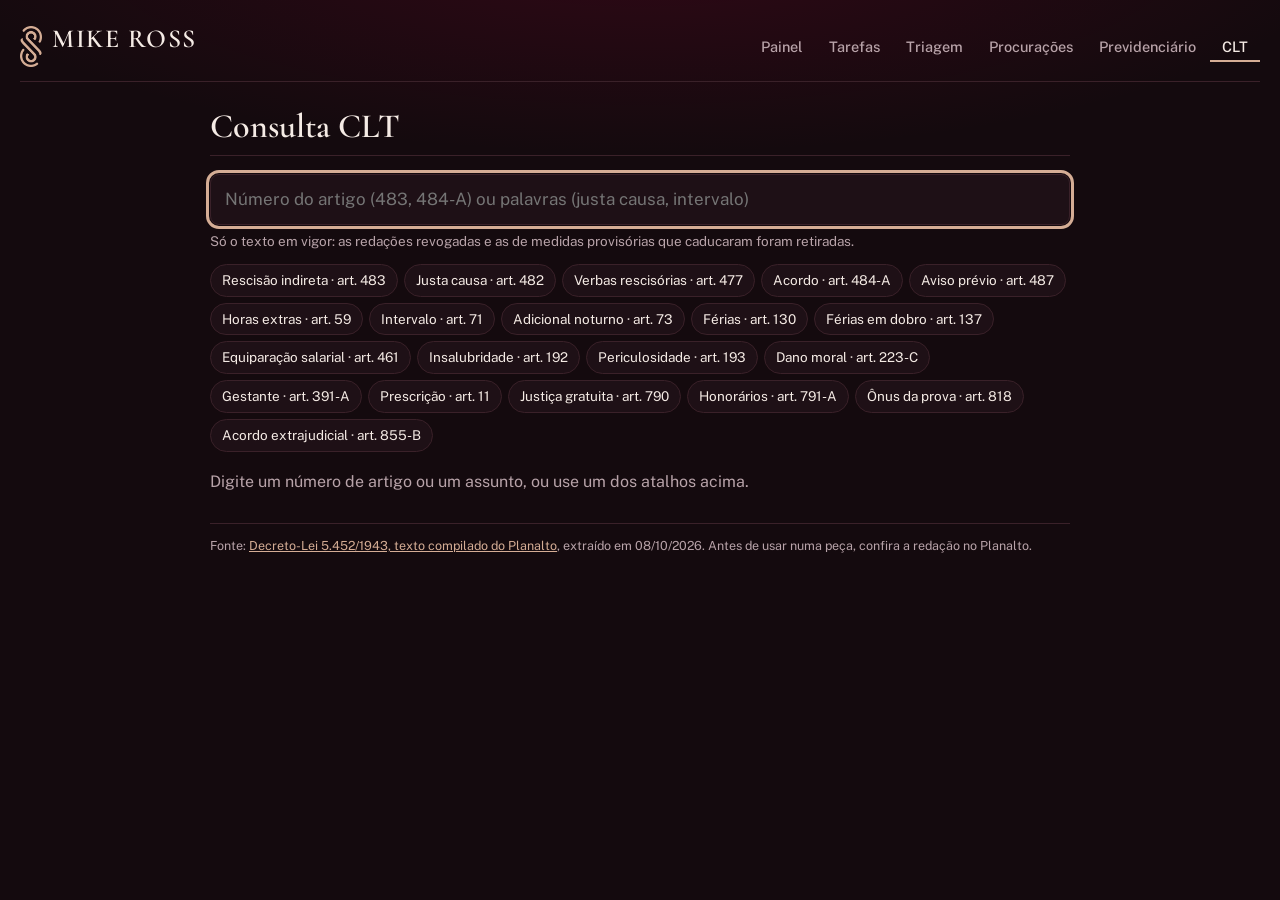
==== clt.html @ bd24a8f0 "Add files via upload" ====
<!doctype html>
<html lang="pt-BR">
<head>
<meta charset="utf-8">
<meta name="viewport" content="width=device-width, initial-scale=1">
<meta name="robots" content="noindex, nofollow">
<title>Consulta CLT | Mike Ross</title>
<style>
:root{--bg:#fbf8f5;--surface:#fff;--surface-2:#f7efe8;--ink:#5e1624;--text:#2f2a2b;--muted:#777778;--line:#ecdccb;--accent:#9f1c37;--mark:#fde7b0;--warn:#b9470f}
@media (prefers-color-scheme:dark){:root:not([data-theme="light"]){--bg:#1a1214;--surface:#241a1d;--surface-2:#2d2125;--ink:#f1e2d8;--text:#ece5e2;--muted:#a9a0a0;--line:#3d2b30;--accent:#e0677f;--mark:#6b4a12;--warn:#f0a070}}
*{box-sizing:border-box}
body{margin:0;background:var(--bg);color:var(--text);font:16px/1.55 system-ui,-apple-system,"Segoe UI",sans-serif;padding:24px 16px 60px}
.wrap{max-width:860px;margin:0 auto}
a{color:var(--accent)}
.top{display:flex;justify-content:space-between;align-items:baseline;gap:12px;flex-wrap:wrap;border-bottom:2px solid var(--accent);padding-bottom:10px;margin-bottom:18px}
h1{color:var(--ink);font-size:26px;margin:0}
.top small{color:var(--muted)}
.search{display:flex;gap:8px}
.search input{flex:1;font:inherit;font-size:17px;padding:11px 14px;border:1px solid var(--line);border-radius:9px;background:var(--surface);color:var(--text);min-width:0}
.search input:focus{outline:3px solid var(--accent);outline-offset:1px}
.hint{color:var(--muted);font-size:13.5px;margin:6px 0 12px}
.chips{display:flex;flex-wrap:wrap;gap:6px;margin-bottom:18px}
.chips button{font:inherit;font-size:13.5px;border:1px solid var(--line);background:var(--surface);color:var(--text);border-radius:999px;padding:5px 11px;cursor:pointer}
.chips button:hover{border-color:var(--accent)}
.count{color:var(--muted);font-size:14px;margin:0 0 10px}
.art{background:var(--surface);border:1px solid var(--line);border-left:4px solid var(--accent);border-radius:9px;padding:14px 16px;margin-bottom:10px}
.art h2{font-size:17px;margin:0;color:var(--ink);display:flex;gap:10px;align-items:baseline;flex-wrap:wrap}
.art .ctx{font-size:12.5px;color:var(--muted);margin:2px 0 8px}
.art pre{white-space:pre-wrap;font:inherit;font-size:15px;margin:0}
.art .snip{font-size:15px;margin:0}
.art .acts{display:flex;gap:8px;margin-top:10px;flex-wrap:wrap}
.art button{font:inherit;font-size:13px;border:1px solid var(--line);background:var(--surface-2);color:var(--text);border-radius:7px;padding:4px 10px;cursor:pointer}
.nota{font-size:12.5px;color:var(--warn);font-weight:600}
mark{background:var(--mark);color:inherit;border-radius:3px;padding:0 1px}
.empty{color:var(--muted)}
.foot{margin-top:28px;font-size:12.5px;color:var(--muted);border-top:1px solid var(--line);padding-top:12px}
</style>
<link rel="stylesheet" href="https://fonts.googleapis.com/css2?family=Cormorant+Garamond:wght@500;600&family=Public+Sans:wght@400;500;600&display=swap">
<link rel="stylesheet" href="mr.css">
<link rel="icon" href="favicon.png">
</head>
<body>
<nav class="mr-bar"><a class="mr-brand" href="/"><img src="simbolo.png" alt=""><b>Mike Ross</b></a><div class="mr-links"><a href="/painel.html">Painel</a><a href="/tarefas.html">Tarefas</a><a href="/triagem.html">Triagem</a><a href="/procuracoes.html">Procurações</a><a href="/previdenciario.html">Previdenciário</a><a href="/clt.html" aria-current="page">CLT</a></div></nav>

<div class="wrap">
  <div class="top">
    <h1>Consulta CLT</h1>
    <small></small>
  </div>
  <form class="search" id="f" onsubmit="return false">
    <input id="q" type="search" placeholder="Número do artigo (483, 484-A) ou palavras (justa causa, intervalo)" autocomplete="off" aria-label="Buscar na CLT">
  </form>
  <p class="hint">Só o texto em vigor: as redações revogadas e as de medidas provisórias que caducaram foram retiradas.</p>
  <div class="chips" id="chips"></div>
  <p class="count" id="count"></p>
  <div id="res"><p class="empty">Carregando a CLT…</p></div>
  <div class="foot">Fonte: <a href="https://www.planalto.gov.br/ccivil_03/decreto-lei/del5452.htm" target="_blank" rel="noopener">Decreto-Lei 5.452/1943, texto compilado do Planalto</a>, extraído em 08/10/2026. Antes de usar numa peça, confira a redação no Planalto.</div>
</div>
<script>
const TEMAS=[["Rescisão indireta","483"],["Justa causa","482"],["Verbas rescisórias","477"],["Acordo","484-A"],["Aviso prévio","487"],["Horas extras","59"],["Intervalo","71"],["Adicional noturno","73"],["Férias","130"],["Férias em dobro","137"],["Equiparação salarial","461"],["Insalubridade","192"],["Periculosidade","193"],["Dano moral","223-C"],["Gestante","391-A"],["Prescrição","11"],["Justiça gratuita","790"],["Honorários","791-A"],["Ônus da prova","818"],["Acordo extrajudicial","855-B"]];
const $=id=>document.getElementById(id);
const norm=s=>s.toLowerCase().normalize('NFD').replace(/[̀-ͯ]/g,'');
const esc=s=>s.replace(/[&<>"]/g,c=>({'&':'&amp;','<':'&lt;','>':'&gt;','"':'&quot;'}[c]));
let ARTS=[], BY={};
const label=n=>'Art. '+n;
function hl(text,words){ let h=esc(text); if(!words.length) return h; const nt=norm(text); const marks=[]; words.forEach(w=>{ let i=0; while((i=nt.indexOf(w,i))>-1){ marks.push([i,i+w.length]); i+=w.length; } }); if(!marks.length) return h; marks.sort((a,b)=>a[0]-b[0]); let out='',p=0; marks.forEach(([s,e])=>{ if(s<p) return; out+=esc(text.slice(p,s))+'<mark>'+esc(text.slice(s,e))+'</mark>'; p=e; }); return out+esc(text.slice(p)); }
function card(a,words,full){
  const notas=a.notas&&a.notas.length?`<span class="nota">${esc(a.notas.join(' · '))}</span>`:'';
  let body;
  if(a.revogado) body='<p class="snip empty">Artigo revogado.</p>';
  else if(full) body=`<pre>${hl(a.texto,words)}</pre>`;
  else { const nt=norm(a.texto); let i=words.length?nt.indexOf(words[0]):0; i=Math.max(0,i-120); const s=a.texto.slice(i,i+360); body=`<p class="snip">${i>0?'… ':''}${hl(s,words)}${a.texto.length>i+360?' …':''}</p>`; }
  return `<article class="art" data-n="${esc(a.n)}"><h2>${label(a.n)} ${notas}</h2><div class="ctx">${esc(a.ctx||'')}</div>${body}<div class="acts">${full||a.revogado?'':'<button type="button" data-open="'+esc(a.n)+'">Ver artigo inteiro</button>'}<button type="button" data-copy="${esc(a.n)}">Copiar</button></div></article>`;
}
function search(){
  const raw=$('q').value.trim();
  const qn=norm(raw).replace(/^art(igo)?\.?\s*/,'').replace(/\s+/g,' ').trim();
  history.replaceState(null,'',raw?'#'+encodeURIComponent(raw):location.pathname);
  if(!qn){ $('count').textContent=''; $('res').innerHTML='<p class="empty">Digite um número de artigo ou um assunto.</p>'; return; }
  const num=qn.match(/^(\d{1,3})\s*[ºo°]?\s*(?:-\s*([a-z]))?$/);
  if(num){ const k=num[1]+(num[2]?'-'+num[2].toUpperCase():''); const a=BY[k]; $('count').textContent=a?'':'Artigo não encontrado.'; $('res').innerHTML=a?card(a,[],true):''; return; }
  const words=qn.split(' ').filter(w=>w.length>1);
  const phrase=qn;
  const scored=[];
  ARTS.forEach(a=>{ if(a.revogado) return; const t=a._n; if(!words.every(w=>t.includes(w))) return; let s=0; words.forEach(w=>{ s+=t.split(w).length-1; }); if(t.includes(phrase)) s+=20; scored.push([s,a]); });
  scored.sort((x,y)=>y[0]-x[0]);
  $('count').textContent=scored.length?`${scored.length} artigo(s) com ${words.length>1?'todas essas palavras':'essa palavra'}${scored.length>40?', mostrando os 40 mais relevantes':''}.`:'Nada encontrado. Tente outras palavras ou o número do artigo.';
  $('res').innerHTML=scored.slice(0,40).map(([,a])=>card(a,words,false)).join('');
}
document.addEventListener('click',e=>{
  const o=e.target.closest('[data-open]'); if(o){ const a=BY[o.dataset.open]; const words=norm($('q').value).split(' ').filter(w=>w.length>1&&!/^\d/.test(w)); o.closest('.art').outerHTML=card(a,words,true); return; }
  const c=e.target.closest('[data-copy]'); if(c){ const a=BY[c.dataset.copy]; const txt=a.texto+'\n(CLT, '+label(a.n)+')'; navigator.clipboard.writeText(txt).then(()=>{c.textContent='Copiado';setTimeout(()=>c.textContent='Copiar',1500);}).catch(()=>{c.textContent='Selecione e copie';}); return; }
  const t=e.target.closest('[data-tema]'); if(t){ $('q').value=t.dataset.tema; search(); window.scrollTo({top:0}); }
});
$('q').addEventListener('input',()=>{ clearTimeout(search._t); search._t=setTimeout(search,180); });
$('chips').innerHTML=TEMAS.map(([n,a])=>`<button type="button" data-tema="${a}">${n} · art. ${a}</button>`).join('');
fetch('clt.json').then(r=>r.json()).then(d=>{ ARTS=d; d.forEach(a=>{ a._n=norm(a.texto); BY[a.n]=a; }); const h=decodeURIComponent(location.hash.slice(1)); if(h){ $('q').value=h; search(); } else { $('res').innerHTML='<p class="empty">Digite um número de artigo ou um assunto, ou use um dos atalhos acima.</p>'; } $('q').focus(); }).catch(()=>{ $('res').innerHTML='<p class="empty">Não consegui carregar a CLT. Recarregue a página.</p>'; });
</script>
</body>
</html>
---- mr.css ----
/* Mike Ross: identidade compartilhada (tema noturno) */
:root, :root:not([data-theme="light"]){
  --mr-night:#140a0e; --mr-surface:#1e1016; --mr-surface-2:#29161e; --mr-ink:#f5ebe5; --mr-muted:#b8a3a9;
  --mr-line:#3a2129; --mr-line-strong:#55303c; --mr-teal:#d5ad95; --mr-teal-hover:#e6c6b2; --mr-teal-soft:#3a2229;
  --mr-on-teal:#3a0716; --mr-glow:#960032; --mr-wine:#960032; --mr-wine-hover:#b0123f; --mr-red:#f08a7e;
  --mr-serif:"Cormorant Garamond","Cormorant",Georgia,serif; --mr-sans:"Public Sans",system-ui,-apple-system,"Segoe UI",sans-serif;
  color-scheme:dark;
  /* triagem, previdenciário, CLT */
  --bg:var(--mr-night); --surface:var(--mr-surface); --surface-2:var(--mr-surface-2); --ink:var(--mr-ink); --text:var(--mr-ink);
  --muted:var(--mr-muted); --line:var(--mr-line); --accent:var(--mr-teal); --accent-ink:var(--mr-on-teal); --accent-soft:var(--mr-teal-soft);
  --f-display:var(--mr-serif); --f-body:var(--mr-sans); --mark:#5a4a17;
  --hot:#ff8f86; --hot-bg:#47141c; --warm:#e9b45e; --warm-bg:#3a2b12; --cold:#c4b0b6; --cold-bg:#2c1a21; --block:#c9a2f0; --block-bg:#2c2140;
  --ok:#7fd3a0; --ok-bg:#15301f; --warn:#e9b45e; --warn-bg:#3a2b12; --no:#b8a3a9; --no-bg:#2c1a21; --bad:#f2867a; --bad-bg:#3a1c1b;
  /* procurações */
  --paper:var(--mr-night); --line-strong:var(--mr-line-strong); --brass:var(--mr-teal); --brass-soft:var(--mr-teal);
  --accent-solid:var(--mr-teal); --accent-solid-hover:var(--mr-teal-hover); --focus:var(--mr-teal);
  --err:#f2867a; --err-bg:#3a1c1b;
}
@media (prefers-color-scheme:dark){:root:not([data-theme="light"]){
  --bg:var(--mr-night); --surface:var(--mr-surface); --surface-2:var(--mr-surface-2); --ink:var(--mr-ink); --text:var(--mr-ink);
  --muted:var(--mr-muted); --line:var(--mr-line); --accent:var(--mr-teal); --accent-ink:var(--mr-on-teal); --accent-soft:var(--mr-teal-soft);
  --mark:#5a4a17; --hot:#ff8f86; --hot-bg:#47141c; --warm:#e9b45e; --warm-bg:#3a2b12; --cold:#c4b0b6; --cold-bg:#2c1a21; --block:#c9a2f0; --block-bg:#2c2140;
  --ok:#7fd3a0; --ok-bg:#15301f; --warn:#e9b45e; --warn-bg:#3a2b12; --no:#b8a3a9; --no-bg:#2c1a21; --bad:#f2867a; --bad-bg:#3a1c1b;
  --paper:var(--mr-night); --line-strong:var(--mr-line-strong); --brass:var(--mr-teal); --brass-soft:var(--mr-teal);
  --accent-solid:var(--mr-teal); --accent-solid-hover:var(--mr-teal-hover); --focus:var(--mr-teal); --err:#f2867a; --err-bg:#3a1c1b;
}}
html{background:var(--mr-night)}
body{background:var(--mr-night) radial-gradient(ellipse 80% 50% at 50% -10%,rgba(150,0,50,.22),transparent 70%) no-repeat;color:var(--mr-ink);font-family:var(--mr-sans)}
button,input,select,textarea{font-family:var(--mr-sans)}
h1,h2,h3,legend{font-family:var(--mr-serif);font-weight:600;letter-spacing:0}
h1{font-size:34px!important;line-height:1.1}
button.primary,.btn-primary{background:var(--mr-wine)!important;border-color:var(--mr-wine)!important;color:#fbe9df!important;border-radius:999px!important}
button.primary:hover,.btn-primary:hover{background:var(--mr-wine-hover)!important}
:focus-visible{outline:2px solid var(--mr-teal);outline-offset:2px}
::selection{background:var(--mr-teal-soft)}

/* barra de navegação */
.mr-bar{max-width:1240px;margin:0 auto 26px;display:flex;align-items:center;gap:18px;padding:2px 0 14px;border-bottom:1px solid var(--mr-line)}
.mr-brand{display:flex;align-items:baseline;gap:10px;text-decoration:none;color:var(--mr-ink);flex:none}
.mr-brand img{width:22px;height:auto;align-self:center}
.mr-brand b{font:600 26px/1 var(--mr-serif);letter-spacing:.06em;text-transform:uppercase}
.mr-links{display:flex;gap:2px;margin-left:auto;overflow-x:auto;scrollbar-width:none}
.mr-links a{font:500 14.5px var(--mr-sans);color:var(--mr-muted);text-decoration:none;padding:7px 12px;white-space:nowrap}
.mr-links a:hover{color:var(--mr-ink)}
.mr-links a[aria-current="page"]{color:var(--mr-ink);box-shadow:inset 0 -2px 0 var(--mr-teal)}
@media (max-width:640px){.mr-bar{flex-wrap:wrap;gap:4px}.mr-links{margin-left:0;width:100%}}

/* ajustes por ferramenta */
.rail .chip{background:var(--mr-surface-2)!important;border:1px solid var(--mr-line-strong)}
.rail .chip .v,.rail .chip .k{color:var(--mr-ink)!important}
.rail .chip button{color:var(--mr-ink)!important;border-color:var(--mr-line-strong)!important}
#toast.toast{background:var(--mr-surface-2);color:var(--mr-ink);border:1px solid var(--mr-line-strong)}
.masthead,header.top,.top{border-bottom:1px solid var(--mr-line)!important}
.masthead .seal{border-color:var(--mr-teal);color:var(--mr-teal)}
.type-card,.form,.locked,.result,fieldset,.card,.intake,.outputs,.art{box-shadow:none!important}
.actionbar{background:rgba(20,10,14,.94)!important;border-top-color:var(--mr-line)!important}
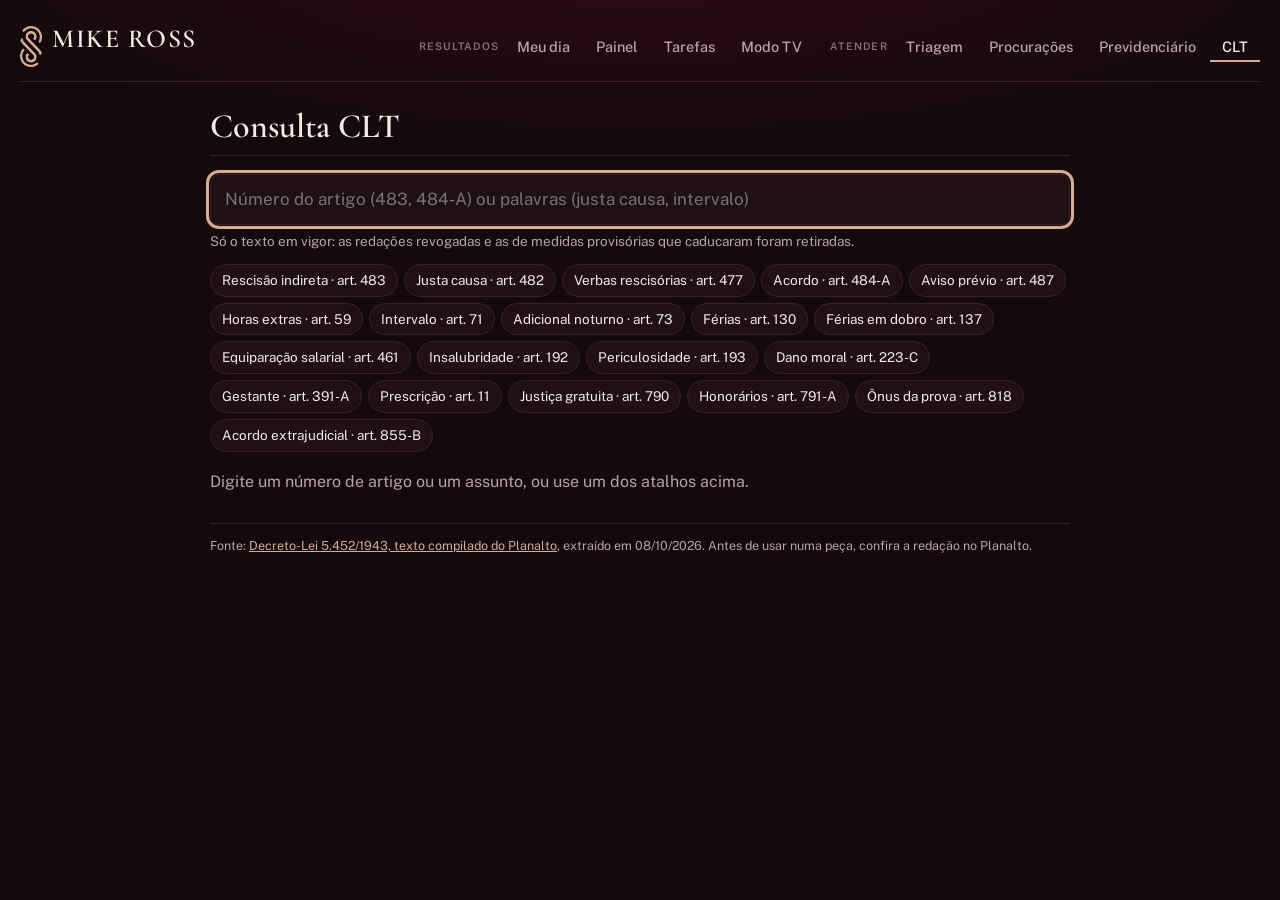
==== commit 5f10f164: "Meu dia, Modo TV, Julia IA, menu em grupos, tabelas no celular, motor.js" ====
--- a/clt.html
+++ b/clt.html
@@ -40,7 +40,7 @@
 <link rel="icon" href="favicon.png">
 </head>
 <body>
-<nav class="mr-bar"><a class="mr-brand" href="/"><img src="simbolo.png" alt=""><b>Mike Ross</b></a><div class="mr-links"><a href="/painel.html">Painel</a><a href="/tarefas.html">Tarefas</a><a href="/triagem.html">Triagem</a><a href="/procuracoes.html">Procurações</a><a href="/previdenciario.html">Previdenciário</a><a href="/clt.html" aria-current="page">CLT</a></div></nav>
+<nav class="mr-bar"><a class="mr-brand" href="./"><img src="simbolo.png" alt=""><b>Mike Ross</b></a><div class="mr-links"><span class="mr-grupo">Resultados</span><a href="meu-dia.html">Meu dia</a><a href="painel.html">Painel</a><a href="tarefas.html">Tarefas</a><a href="tv.html">Modo TV</a><span class="mr-grupo">Atender</span><a href="triagem.html">Triagem</a><a href="procuracoes.html">Procurações</a><a href="previdenciario.html">Previdenciário</a><a aria-current="page" href="clt.html">CLT</a></div></nav>
 
 <div class="wrap">
   <div class="top">
--- a/mr.css
+++ b/mr.css
@@ -54,3 +54,24 @@
 .masthead .seal{border-color:var(--mr-teal);color:var(--mr-teal)}
 .type-card,.form,.locked,.result,fieldset,.card,.intake,.outputs,.art{box-shadow:none!important}
 .actionbar{background:rgba(20,10,14,.94)!important;border-top-color:var(--mr-line)!important}
+
+/* menu em dois grupos: resultados e atendimento */
+.mr-grupo{font:600 10.5px var(--mr-sans);letter-spacing:.12em;text-transform:uppercase;color:#8a7178;align-self:center;padding:0 4px 0 14px;white-space:nowrap}
+.mr-grupo:first-child{padding-left:0}
+.mr-links{align-items:center}
+@media (max-width:640px){.mr-links{flex-wrap:wrap;overflow:visible;row-gap:0}.mr-grupo{width:100%;padding:8px 0 0}.mr-links a{padding:6px 10px 6px 0;margin-right:6px}}
+
+/* tabelas viram cartões no celular */
+@media (max-width:640px){
+  .sm-t.sm-cards thead{display:none}
+  .sm-t.sm-cards,.sm-t.sm-cards tbody{display:block}
+  .sm-t.sm-cards tr{display:grid;grid-template-columns:1fr 1fr;gap:6px 14px;padding:12px 2px;border-bottom:1px solid var(--mr-line)}
+  .sm-t.sm-cards td{display:flex;justify-content:space-between;align-items:baseline;gap:8px;border:0!important;padding:4px 6px!important;text-align:right!important;white-space:normal;border-radius:6px}
+  .sm-t.sm-cards td::before{content:attr(data-label);color:var(--mr-muted);font-size:11px;font-weight:400;text-align:left;font-family:var(--mr-sans)}
+  .sm-t.sm-cards td:first-child{grid-column:1/-1;font-size:17px;text-align:left!important}
+  .sm-t.sm-cards td:first-child::before{content:none}
+  .sm-t.sm-cards td .v{display:inline;font-size:15px}
+  .sm-t.sm-cards td small{display:inline;margin-left:4px}
+  .sm-t.sm-cards td .sm-mini{display:none}
+}
+@media (max-width:640px){#tab-semanas.sm-cards tr{grid-template-columns:1fr}}
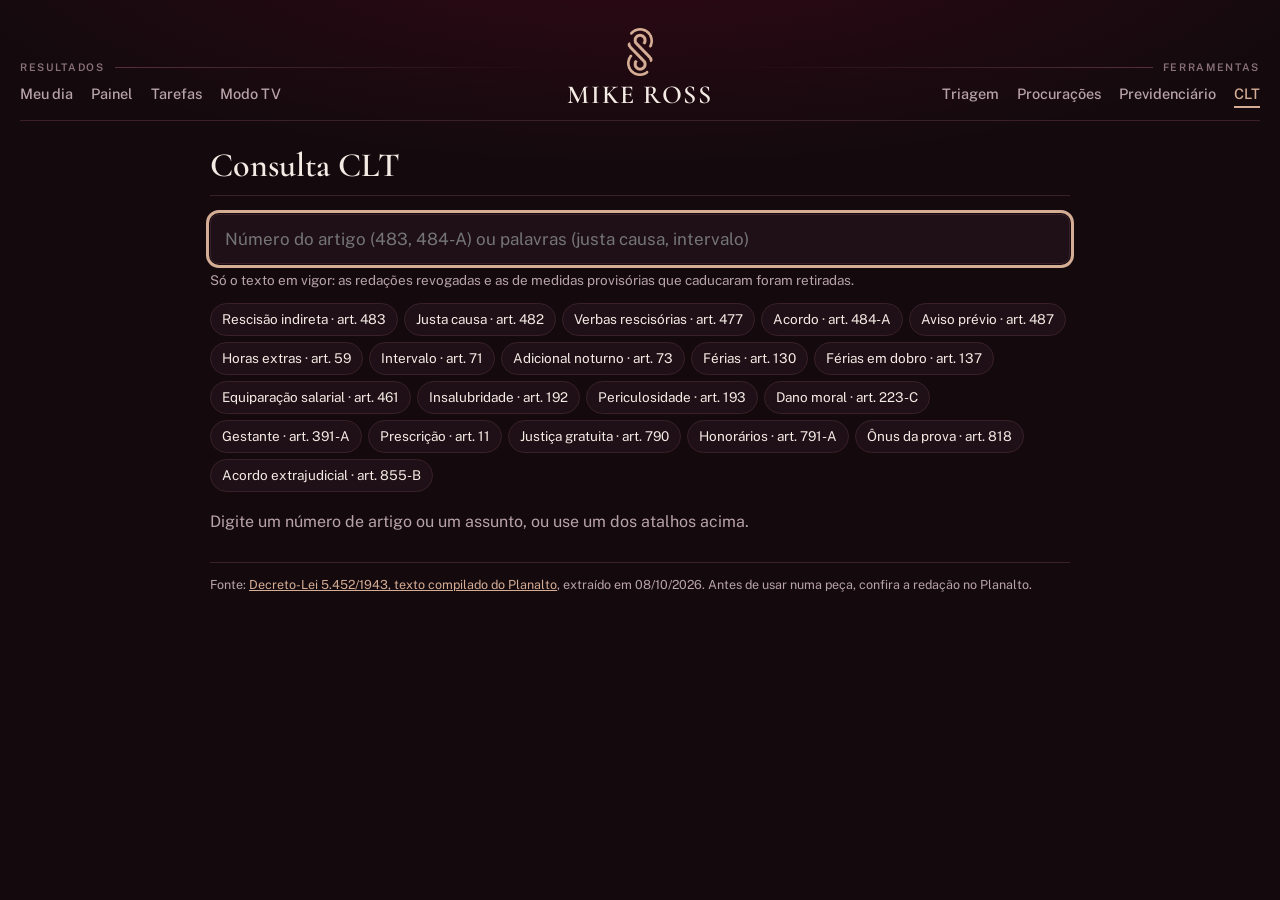
==== commit 5d2e2d1a: "Menu: Resultados a esquerda, Mike Ross no centro, Ferramentas a direita" ====
--- a/clt.html
+++ b/clt.html
@@ -40,7 +40,7 @@
 <link rel="icon" href="favicon.png">
 </head>
 <body>
-<nav class="mr-bar"><a class="mr-brand" href="./"><img src="simbolo.png" alt=""><b>Mike Ross</b></a><div class="mr-links"><span class="mr-grupo">Resultados</span><a href="meu-dia.html">Meu dia</a><a href="painel.html">Painel</a><a href="tarefas.html">Tarefas</a><a href="tv.html">Modo TV</a><span class="mr-grupo">Atender</span><a href="triagem.html">Triagem</a><a href="procuracoes.html">Procurações</a><a href="previdenciario.html">Previdenciário</a><a aria-current="page" href="clt.html">CLT</a></div></nav>
+<nav class="mr-bar"><div class="mr-lado esq"><span class="mr-grupo">Resultados</span><div class="mr-links"><a href="meu-dia.html">Meu dia</a><a href="painel.html">Painel</a><a href="tarefas.html">Tarefas</a><a href="tv.html">Modo TV</a></div></div><a class="mr-brand" href="./"><img src="simbolo.png" alt=""><b>Mike Ross</b></a><div class="mr-lado dir"><span class="mr-grupo">Ferramentas</span><div class="mr-links"><a href="triagem.html">Triagem</a><a href="procuracoes.html">Procurações</a><a href="previdenciario.html">Previdenciário</a><a aria-current="page" href="clt.html">CLT</a></div></div></nav>
 
 <div class="wrap">
   <div class="top">
--- a/mr.css
+++ b/mr.css
@@ -43,7 +43,6 @@
 .mr-links a{font:500 14.5px var(--mr-sans);color:var(--mr-muted);text-decoration:none;padding:7px 12px;white-space:nowrap}
 .mr-links a:hover{color:var(--mr-ink)}
 .mr-links a[aria-current="page"]{color:var(--mr-ink);box-shadow:inset 0 -2px 0 var(--mr-teal)}
-@media (max-width:640px){.mr-bar{flex-wrap:wrap;gap:4px}.mr-links{margin-left:0;width:100%}}
 
 /* ajustes por ferramenta */
 .rail .chip{background:var(--mr-surface-2)!important;border:1px solid var(--mr-line-strong)}
@@ -55,11 +54,32 @@
 .type-card,.form,.locked,.result,fieldset,.card,.intake,.outputs,.art{box-shadow:none!important}
 .actionbar{background:rgba(20,10,14,.94)!important;border-top-color:var(--mr-line)!important}
 
-/* menu em dois grupos: resultados e atendimento */
-.mr-grupo{font:600 10.5px var(--mr-sans);letter-spacing:.12em;text-transform:uppercase;color:#8a7178;align-self:center;padding:0 4px 0 14px;white-space:nowrap}
-.mr-grupo:first-child{padding-left:0}
-.mr-links{align-items:center}
-@media (max-width:640px){.mr-links{flex-wrap:wrap;overflow:visible;row-gap:0}.mr-grupo{width:100%;padding:8px 0 0}.mr-links a{padding:6px 10px 6px 0;margin-right:6px}}
+/* menu: resultados à esquerda, Mike Ross no centro, ferramentas à direita */
+.mr-bar{display:grid;grid-template-columns:1fr auto 1fr;align-items:end;gap:24px;padding:4px 0 12px}
+.mr-bar .mr-brand{justify-self:center;flex-direction:column;align-items:center;gap:6px}
+.mr-bar .mr-brand img{width:26px;align-self:center}
+.mr-lado{display:grid;gap:6px;min-width:0}
+.mr-lado.dir{justify-items:end;text-align:right}
+.mr-grupo{font:600 10.5px var(--mr-sans);letter-spacing:.16em;text-transform:uppercase;color:#8a7178;display:flex;align-items:center;gap:10px;width:100%}
+.mr-lado.esq .mr-grupo::after,.mr-lado.dir .mr-grupo::before{content:"";flex:1;height:1px;background:linear-gradient(90deg,var(--mr-line-strong),transparent)}
+.mr-lado.dir .mr-grupo::before{background:linear-gradient(270deg,var(--mr-line-strong),transparent)}
+.mr-lado .mr-links{margin:0;gap:0;overflow:visible;flex-wrap:wrap}
+.mr-lado.esq .mr-links a{padding:6px 18px 6px 0}
+.mr-lado.dir .mr-links{justify-content:flex-end}
+.mr-lado.dir .mr-links a{padding:6px 0 6px 18px}
+.mr-lado .mr-links a[aria-current="page"]{color:var(--mr-teal);box-shadow:none;text-decoration:underline;text-underline-offset:7px;text-decoration-thickness:2px}
+@media (max-width:980px){
+  .mr-bar{grid-template-columns:1fr 1fr;gap:14px 20px}
+  .mr-bar .mr-brand{grid-column:1/-1;grid-row:1;flex-direction:row}
+}
+@media (max-width:560px){
+  .mr-bar{grid-template-columns:1fr}
+  .mr-lado.dir{justify-items:start;text-align:left}
+  .mr-lado.dir .mr-grupo::before{display:none}
+  .mr-lado.dir .mr-grupo::after{content:"";flex:1;height:1px;background:linear-gradient(90deg,var(--mr-line-strong),transparent)}
+  .mr-lado.dir .mr-links{justify-content:flex-start}
+  .mr-lado.dir .mr-links a{padding:6px 18px 6px 0}
+}
 
 /* tabelas viram cartões no celular */
 @media (max-width:640px){
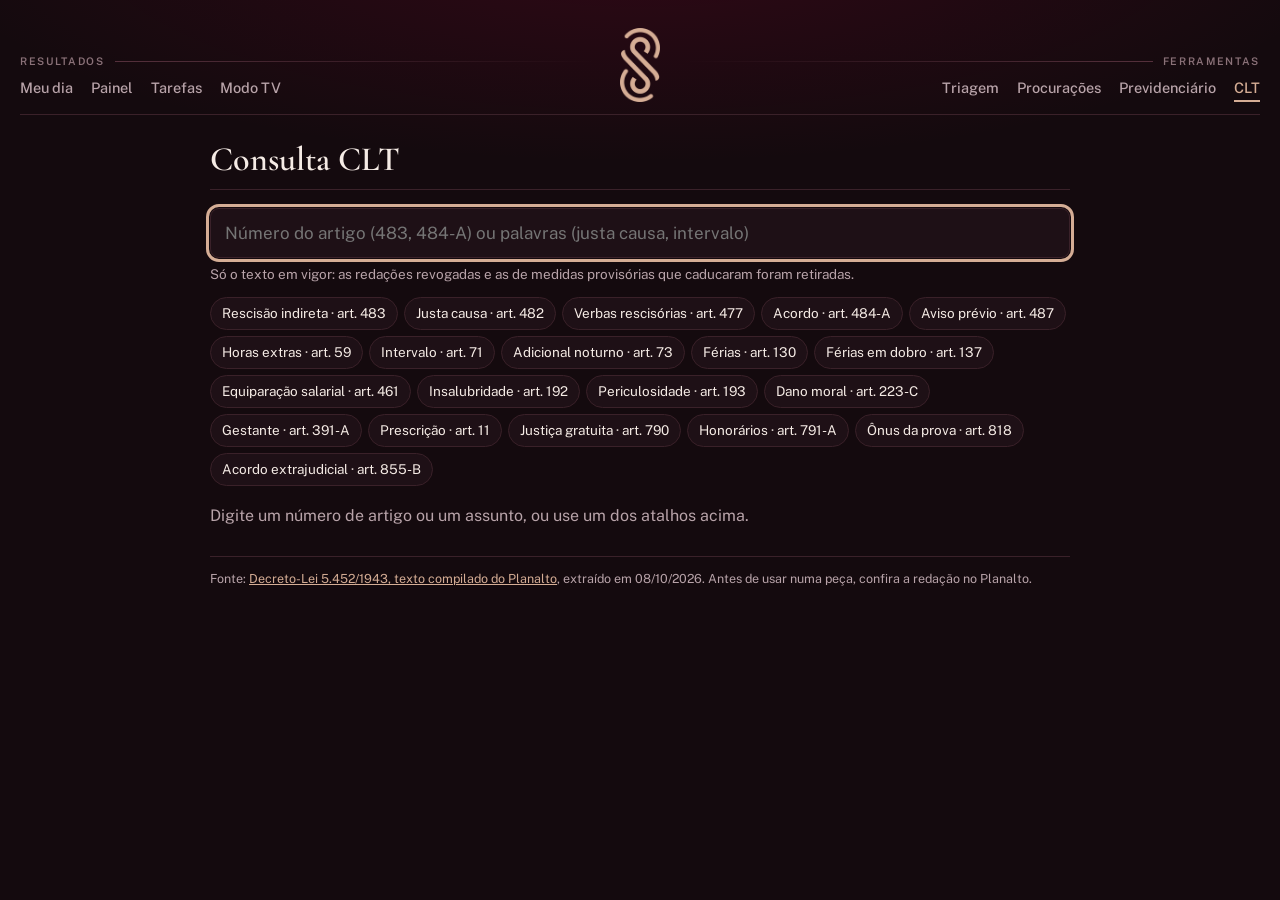
==== commit e6fad532: "Menu so com a logo da Simeao; ajustes na pagina inicial" ====
--- a/clt.html
+++ b/clt.html
@@ -40,7 +40,7 @@
 <link rel="icon" href="favicon.png">
 </head>
 <body>
-<nav class="mr-bar"><div class="mr-lado esq"><span class="mr-grupo">Resultados</span><div class="mr-links"><a href="meu-dia.html">Meu dia</a><a href="painel.html">Painel</a><a href="tarefas.html">Tarefas</a><a href="tv.html">Modo TV</a></div></div><a class="mr-brand" href="./"><img src="simbolo.png" alt=""><b>Mike Ross</b></a><div class="mr-lado dir"><span class="mr-grupo">Ferramentas</span><div class="mr-links"><a href="triagem.html">Triagem</a><a href="procuracoes.html">Procurações</a><a href="previdenciario.html">Previdenciário</a><a aria-current="page" href="clt.html">CLT</a></div></div></nav>
+<nav class="mr-bar"><div class="mr-lado esq"><span class="mr-grupo">Resultados</span><div class="mr-links"><a href="meu-dia.html">Meu dia</a><a href="painel.html">Painel</a><a href="tarefas.html">Tarefas</a><a href="tv.html">Modo TV</a></div></div><a class="mr-brand" href="./" aria-label="Início" title="Início"><img src="simbolo.png" alt="Simeão Advogados"></a><div class="mr-lado dir"><span class="mr-grupo">Ferramentas</span><div class="mr-links"><a href="triagem.html">Triagem</a><a href="procuracoes.html">Procurações</a><a href="previdenciario.html">Previdenciário</a><a aria-current="page" href="clt.html">CLT</a></div></div></nav>
 
 <div class="wrap">
   <div class="top">
--- a/mr.css
+++ b/mr.css
@@ -95,3 +95,5 @@
   .sm-t.sm-cards td .sm-mini{display:none}
 }
 @media (max-width:640px){#tab-semanas.sm-cards tr{grid-template-columns:1fr}}
+.mr-bar .mr-brand img{width:40px}
+@media (max-width:980px){.mr-bar .mr-brand img{width:34px}}
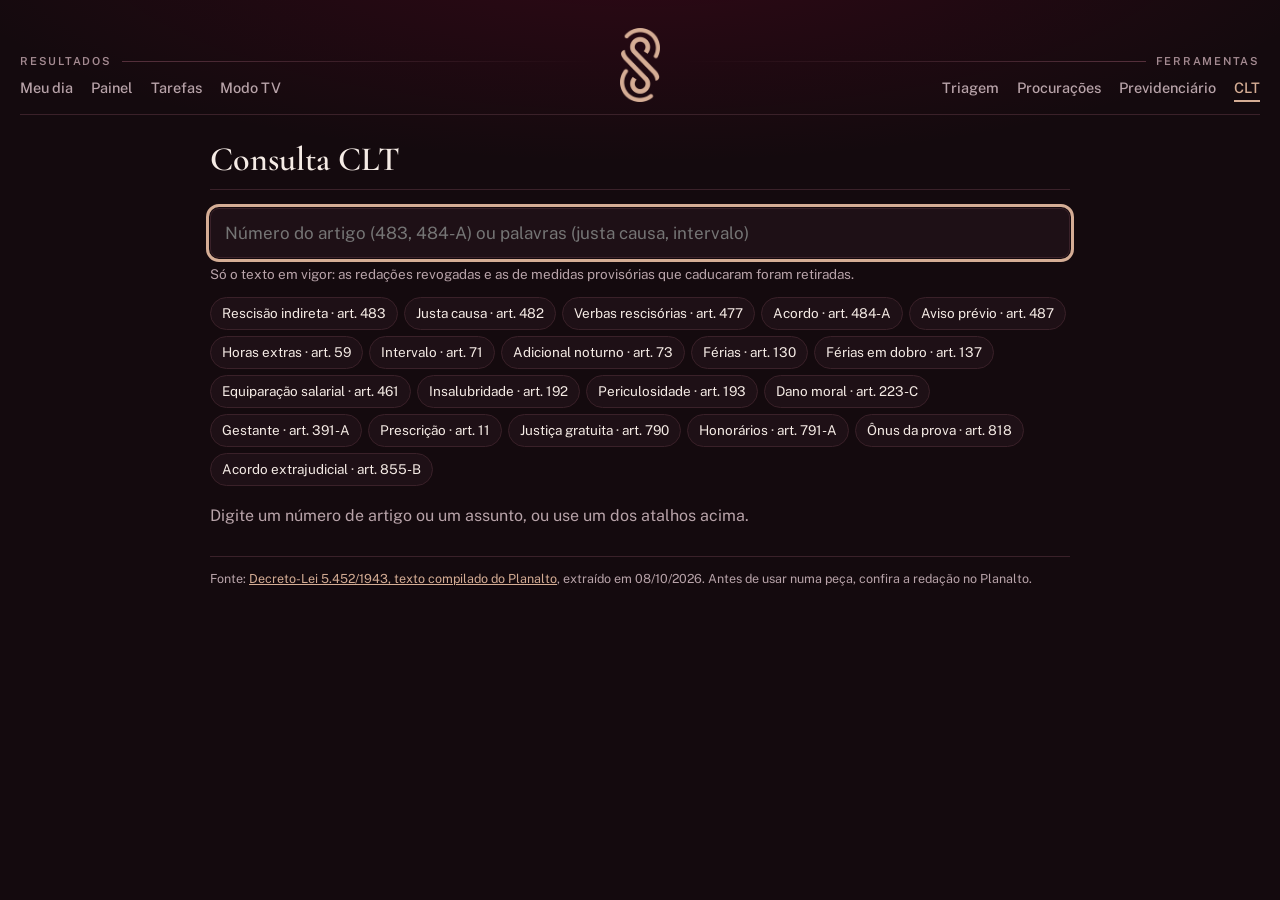
==== commit 19449eb5: "Home funcional, barra inferior no celular, padrao visual, cores dos servicos" ====
--- a/clt.html
+++ b/clt.html
@@ -96,5 +96,6 @@
 $('chips').innerHTML=TEMAS.map(([n,a])=>`<button type="button" data-tema="${a}">${n} · art. ${a}</button>`).join('');
 fetch('clt.json').then(r=>r.json()).then(d=>{ ARTS=d; d.forEach(a=>{ a._n=norm(a.texto); BY[a.n]=a; }); const h=decodeURIComponent(location.hash.slice(1)); if(h){ $('q').value=h; search(); } else { $('res').innerHTML='<p class="empty">Digite um número de artigo ou um assunto, ou use um dos atalhos acima.</p>'; } $('q').focus(); }).catch(()=>{ $('res').innerHTML='<p class="empty">Não consegui carregar a CLT. Recarregue a página.</p>'; });
 </script>
+<nav class="mr-tab" aria-label="Navegação rápida"><a href="meu-dia.html"><svg viewBox="0 0 24 24" aria-hidden="true"><circle cx="12" cy="12" r="8.5"/><path d="M12 7v5l3 2"/></svg><span>Meu dia</span></a><a href="painel.html"><svg viewBox="0 0 24 24" aria-hidden="true"><path d="M4 20V10M10 20V4M16 20v-7M22 20H2"/></svg><span>Painel</span></a><a href="tarefas.html"><svg viewBox="0 0 24 24" aria-hidden="true"><path d="M9 6h11M9 12h11M9 18h11"/><path d="M3.5 6l1.2 1.2L7 5M3.5 12l1.2 1.2L7 11M3.5 18l1.2 1.2L7 17"/></svg><span>Tarefas</span></a><a href="./#ferramentas" aria-current="page"><svg viewBox="0 0 24 24" aria-hidden="true"><rect x="3" y="7" width="18" height="13" rx="2"/><path d="M9 7V5a1 1 0 0 1 1-1h4a1 1 0 0 1 1 1v2M3 13h18"/></svg><span>Ferramentas</span></a></nav>
 </body>
 </html>
--- a/mr.css
+++ b/mr.css
@@ -97,3 +97,38 @@
 @media (max-width:640px){#tab-semanas.sm-cards tr{grid-template-columns:1fr}}
 .mr-bar .mr-brand img{width:40px}
 @media (max-width:980px){.mr-bar .mr-brand img{width:34px}}
+
+/* ===== padrão visual único (v2) ===== */
+/* serifa só em número grande e título de página; títulos de cartão em sans */
+.sm-card h2, .sm-card h3, .tools .area h3 { font-family: var(--mr-sans) !important; }
+.sm-card h2 { font-size: 13px !important; font-weight: 600; letter-spacing: .08em; text-transform: uppercase; color: var(--mr-muted); }
+.sm-t td.svc { font-family: var(--mr-sans) !important; font-size: 15px !important; }
+/* texto pequeno: mínimo de 12px e cinza mais claro */
+.mr-grupo { color: #a48a91 !important; font-size: 11px !important; }
+.sm-t th small, .sm-t td small, .sm-legend, .sm-legend-cells, .sm-mbtn small { font-size: 12px !important; }
+.sm-card .sm-note { color: #c4b0b6; }
+/* "i" com a explicação completa */
+.sm-info { display: inline-grid; place-items: center; width: 16px; height: 16px; border-radius: 50%; border: 1px solid var(--mr-line-strong); font: 600 10px/1 var(--mr-sans); font-style: italic; color: var(--mr-teal); cursor: help; vertical-align: 1px; margin-left: 4px; }
+.sm-info:hover, .sm-info:focus { border-color: var(--mr-teal); outline: none; }
+/* status não depende só da cor */
+.sm-t td.ok .v::after { content: " ✓"; color: #7fd3a0; font-size: .8em; }
+.sm-t td.low .v::after { content: " !"; color: #f08a7e; font-size: .85em; font-weight: 700; }
+/* o que é clicável parece clicável */
+.sm-vt tbody tr:not(.total) td:first-child::after { content: "›"; margin-left: 8px; color: var(--mr-teal); opacity: .5; transition: opacity .15s, margin .15s; }
+.sm-vt tbody tr:not(.total):hover td:first-child::after { opacity: 1; margin-left: 12px; }
+.sm-bar-row:hover .track { box-shadow: 0 0 0 1px var(--mr-teal); }
+.sm-donut li:hover { color: var(--mr-teal); }
+
+/* barra de navegação embaixo no celular */
+.mr-tab { display: none; }
+@media (max-width: 640px) {
+  .mr-bar { grid-template-columns: 1fr !important; padding-bottom: 8px !important; margin-bottom: 14px !important; }
+  .mr-bar .mr-lado { display: none !important; }
+  .mr-tab { display: grid; grid-template-columns: repeat(4, 1fr); position: fixed; left: 0; right: 0; bottom: 0; z-index: 50;
+    background: rgba(24, 12, 17, .96); backdrop-filter: blur(8px); border-top: 1px solid var(--mr-line-strong); padding: 6px 4px calc(6px + env(safe-area-inset-bottom)); }
+  .mr-tab a { display: grid; justify-items: center; gap: 3px; padding: 6px 0; text-decoration: none; color: var(--mr-muted); font: 600 11.5px var(--mr-sans); border-radius: 10px; }
+  .mr-tab a svg { width: 22px; height: 22px; fill: none; stroke: currentColor; stroke-width: 1.7; stroke-linecap: round; stroke-linejoin: round; }
+  .mr-tab a[aria-current="page"] { color: var(--mr-teal); background: rgba(213,173,149,.08); }
+  body { padding-bottom: calc(84px + env(safe-area-inset-bottom)) !important; }
+  .actionbar { bottom: calc(64px + env(safe-area-inset-bottom)) !important; }
+}
